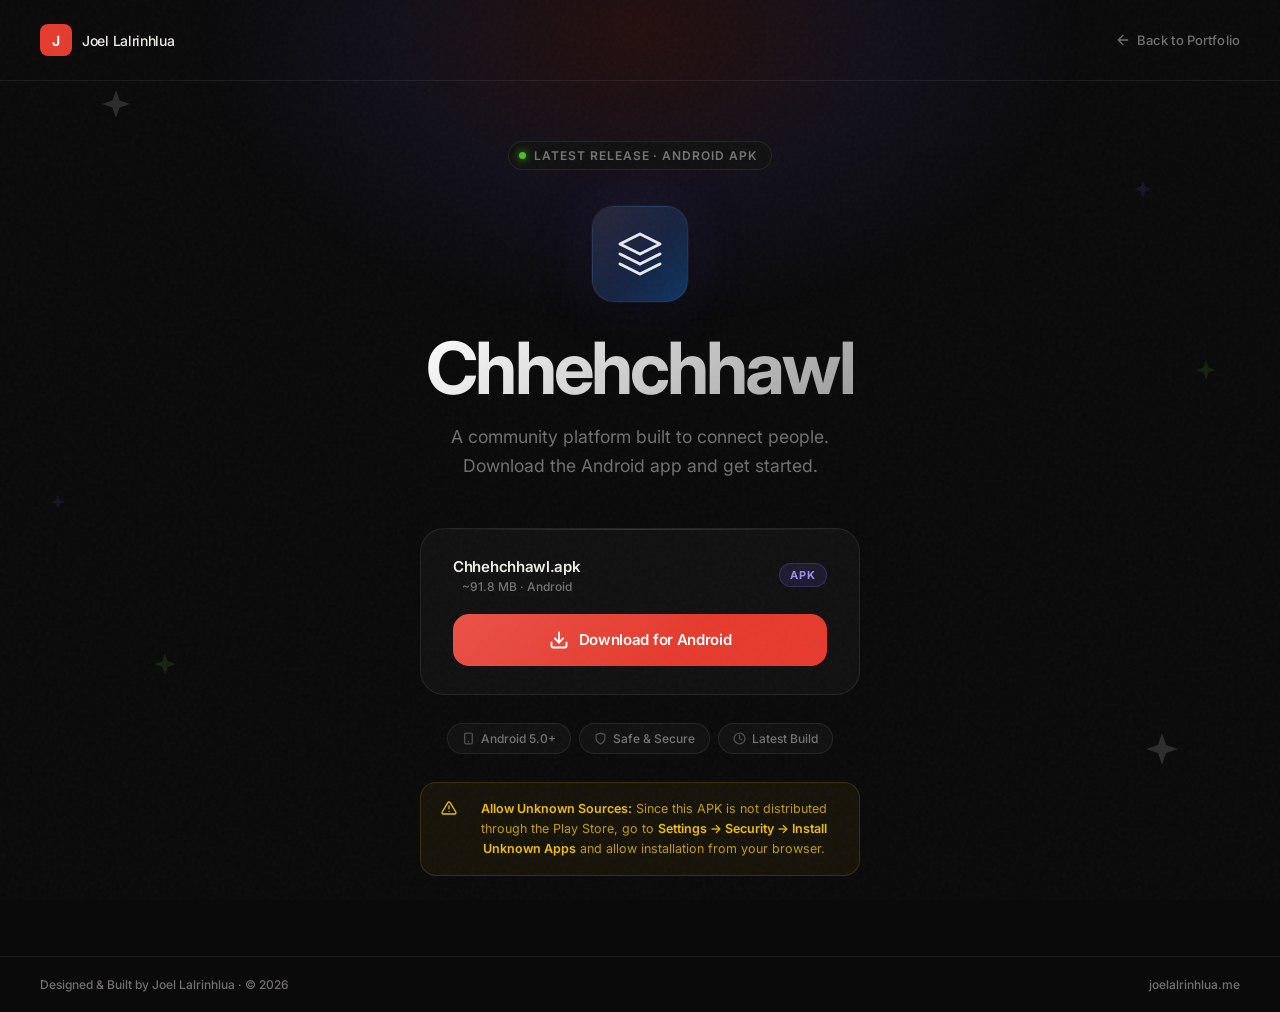
==== download-chhehchhawl/index.html @ a1a8b804 "feat: add Chhehchhawl APK download page at /download-chhehchhawl" ====
<!doctype html>
<html lang="en">

<head>
  <meta charset="utf-8" />
  <title>Download Chhehchhawl — Joel Lalrinhlua</title>
  <meta name="description"
    content="Download Chhehchhawl, a community app built by Joel Lalrinhlua. Get the latest Android APK." />
  <meta name="viewport" content="width=device-width, initial-scale=1.0" />
  <meta name="theme-color" content="#0a0a0a" />

  <!-- Open Graph -->
  <meta property="og:title" content="Download Chhehchhawl" />
  <meta property="og:description" content="Download the Chhehchhawl Android app — built by Joel Lalrinhlua." />
  <meta property="og:type" content="website" />
  <meta property="og:url" content="https://joelalrinhlua.me/download-chhehchhawl" />

  <!-- Fonts — match portfolio -->
  <link rel="preconnect" href="https://fonts.googleapis.com" />
  <link rel="preconnect" href="https://fonts.gstatic.com" crossorigin />
  <link href="https://fonts.googleapis.com/css2?family=Inter:wght@300;400;500;600;700&display=swap" rel="stylesheet" />

  <style>
    /* ===== DESIGN TOKENS ===== */
    :root {
      --color-bg: #0a0a0a;
      --color-surface: #111111;
      --color-surface-2: #181818;
      --color-border: rgba(255, 255, 255, 0.08);
      --color-text: #f0ede8;
      --color-text-muted: rgba(240, 237, 232, 0.45);
      --color-accent: #e63b2e;
      --color-accent-glow: rgba(230, 59, 46, 0.25);
      --color-green: #53bc28;
      --color-purple: #6958d5;
      --font-sans: 'Inter', system-ui, sans-serif;
      --radius-sm: 8px;
      --radius-md: 16px;
      --radius-lg: 24px;
      --radius-pill: 999px;
      --ease-out: cubic-bezier(0.16, 1, 0.3, 1);
      --ease-in-out: cubic-bezier(0.45, 0, 0.55, 1);
    }

    /* ===== RESET ===== */
    *, *::before, *::after { box-sizing: border-box; margin: 0; padding: 0; }

    html {
      font-size: 16px;
      scroll-behavior: smooth;
    }

    body {
      background: var(--color-bg);
      color: var(--color-text);
      font-family: var(--font-sans);
      min-height: 100dvh;
      overflow-x: hidden;
      -webkit-font-smoothing: antialiased;
    }

    /* ===== NOISE OVERLAY ===== */
    body::before {
      content: '';
      position: fixed;
      inset: 0;
      background-image: url("data:image/svg+xml,%3Csvg viewBox='0 0 256 256' xmlns='http://www.w3.org/2000/svg'%3E%3Cfilter id='noise'%3E%3CfeTurbulence type='fractalNoise' baseFrequency='0.9' numOctaves='4' stitchTiles='stitch'/%3E%3C/filter%3E%3Crect width='100%25' height='100%25' filter='url(%23noise)' opacity='1'/%3E%3C/svg%3E");
      opacity: 0.03;
      pointer-events: none;
      z-index: 1000;
    }

    /* ===== AMBIENT GRADIENT ===== */
    .ambient {
      position: fixed;
      top: -30%;
      left: 50%;
      transform: translateX(-50%);
      width: 900px;
      height: 600px;
      background: radial-gradient(ellipse at center,
        rgba(230, 59, 46, 0.12) 0%,
        rgba(105, 88, 213, 0.08) 40%,
        transparent 70%);
      pointer-events: none;
      z-index: 0;
    }

    /* ===== LAYOUT ===== */
    .page {
      position: relative;
      z-index: 1;
      min-height: 100dvh;
      display: flex;
      flex-direction: column;
    }

    /* ===== NAV ===== */
    .nav {
      display: flex;
      align-items: center;
      justify-content: space-between;
      padding: 24px 40px;
      border-bottom: 1px solid var(--color-border);
    }

    .nav__logo {
      display: flex;
      align-items: center;
      gap: 10px;
      text-decoration: none;
      color: var(--color-text);
    }

    .nav__logo-mark {
      width: 32px;
      height: 32px;
      background: var(--color-accent);
      border-radius: 8px;
      display: grid;
      place-items: center;
      font-weight: 700;
      font-size: 14px;
      color: #fff;
      letter-spacing: -0.5px;
      flex-shrink: 0;
    }

    .nav__logo-text {
      font-size: 14px;
      font-weight: 500;
      letter-spacing: -0.3px;
    }

    .nav__back {
      display: flex;
      align-items: center;
      gap: 6px;
      color: var(--color-text-muted);
      text-decoration: none;
      font-size: 13px;
      font-weight: 500;
      transition: color 0.2s ease;
      letter-spacing: 0.01em;
    }

    .nav__back:hover { color: var(--color-text); }

    .nav__back svg {
      transition: transform 0.2s var(--ease-out);
    }

    .nav__back:hover svg {
      transform: translateX(-3px);
    }

    /* ===== HERO ===== */
    .hero {
      flex: 1;
      display: flex;
      flex-direction: column;
      align-items: center;
      justify-content: center;
      padding: 60px 24px 80px;
      text-align: center;
    }

    /* Label badge */
    .hero__badge {
      display: inline-flex;
      align-items: center;
      gap: 8px;
      background: var(--color-surface);
      border: 1px solid var(--color-border);
      border-radius: var(--radius-pill);
      padding: 6px 14px 6px 10px;
      font-size: 12px;
      font-weight: 600;
      letter-spacing: 0.08em;
      text-transform: uppercase;
      color: var(--color-text-muted);
      margin-bottom: 36px;
      animation: fadeUp 0.6s var(--ease-out) 0.1s both;
    }

    .hero__badge-dot {
      width: 7px;
      height: 7px;
      border-radius: 50%;
      background: var(--color-green);
      box-shadow: 0 0 8px var(--color-green);
      animation: pulse 2s infinite;
    }

    /* App icon */
    .hero__icon {
      width: 96px;
      height: 96px;
      border-radius: 22px;
      background: linear-gradient(135deg, #1a1a2e 0%, #16213e 50%, #0f3460 100%);
      border: 1px solid var(--color-border);
      display: flex;
      align-items: center;
      justify-content: center;
      margin: 0 auto 28px;
      box-shadow:
        0 0 0 1px rgba(255,255,255,0.04),
        0 8px 32px rgba(0,0,0,0.5),
        0 0 60px rgba(105, 88, 213, 0.2);
      animation: fadeUp 0.6s var(--ease-out) 0.2s both;
      position: relative;
      overflow: hidden;
    }

    .hero__icon::before {
      content: '';
      position: absolute;
      inset: 0;
      background: linear-gradient(135deg, rgba(255,255,255,0.06) 0%, transparent 60%);
      border-radius: inherit;
    }

    .hero__icon svg {
      position: relative;
      z-index: 1;
    }

    .hero__title {
      font-size: clamp(2.5rem, 6vw, 4.5rem);
      font-weight: 700;
      letter-spacing: -0.04em;
      line-height: 1.05;
      margin-bottom: 16px;
      animation: fadeUp 0.6s var(--ease-out) 0.3s both;
    }

    .hero__title span {
      background: linear-gradient(135deg, #ffffff 0%, rgba(255,255,255,0.6) 100%);
      -webkit-background-clip: text;
      -webkit-text-fill-color: transparent;
      background-clip: text;
    }

    .hero__subtitle {
      font-size: clamp(0.95rem, 2vw, 1.1rem);
      color: var(--color-text-muted);
      max-width: 420px;
      line-height: 1.65;
      margin-bottom: 48px;
      font-weight: 400;
      animation: fadeUp 0.6s var(--ease-out) 0.4s both;
    }

    /* ===== DOWNLOAD CARD ===== */
    .download-card {
      background: var(--color-surface);
      border: 1px solid var(--color-border);
      border-radius: var(--radius-lg);
      padding: 28px 32px;
      width: 100%;
      max-width: 440px;
      margin-bottom: 28px;
      animation: fadeUp 0.6s var(--ease-out) 0.5s both;
      position: relative;
      overflow: hidden;
    }

    .download-card::before {
      content: '';
      position: absolute;
      top: 0;
      left: 0;
      right: 0;
      height: 1px;
      background: linear-gradient(90deg, transparent, rgba(255,255,255,0.15), transparent);
    }

    .download-card__meta {
      display: flex;
      align-items: center;
      justify-content: space-between;
      margin-bottom: 20px;
    }

    .download-card__info {
      display: flex;
      flex-direction: column;
      gap: 3px;
    }

    .download-card__name {
      font-size: 15px;
      font-weight: 600;
      color: var(--color-text);
      letter-spacing: -0.02em;
    }

    .download-card__size {
      font-size: 12px;
      color: var(--color-text-muted);
      font-weight: 500;
    }

    .download-card__type-badge {
      background: rgba(105, 88, 213, 0.15);
      border: 1px solid rgba(105, 88, 213, 0.3);
      color: #9b8ef0;
      font-size: 11px;
      font-weight: 700;
      letter-spacing: 0.08em;
      text-transform: uppercase;
      padding: 4px 10px;
      border-radius: var(--radius-pill);
    }

    /* Download button */
    .btn-download {
      display: flex;
      align-items: center;
      justify-content: center;
      gap: 10px;
      width: 100%;
      padding: 16px 24px;
      background: var(--color-accent);
      color: #fff;
      border: none;
      border-radius: var(--radius-md);
      font-size: 15px;
      font-weight: 600;
      font-family: var(--font-sans);
      letter-spacing: -0.02em;
      cursor: pointer;
      text-decoration: none;
      transition:
        transform 0.2s var(--ease-out),
        box-shadow 0.2s var(--ease-out),
        background 0.2s ease;
      position: relative;
      overflow: hidden;
    }

    .btn-download::before {
      content: '';
      position: absolute;
      inset: 0;
      background: linear-gradient(135deg, rgba(255,255,255,0.12) 0%, transparent 60%);
      opacity: 1;
    }

    .btn-download:hover {
      transform: translateY(-2px);
      box-shadow: 0 12px 40px var(--color-accent-glow), 0 4px 12px rgba(0,0,0,0.4);
      background: #d4342a;
    }

    .btn-download:active {
      transform: translateY(0);
    }

    .btn-download svg {
      position: relative;
      z-index: 1;
      transition: transform 0.2s var(--ease-out);
    }

    .btn-download:hover svg {
      transform: translateY(2px);
    }

    .btn-download__text {
      position: relative;
      z-index: 1;
    }

    /* ===== INFO CHIPS ===== */
    .info-chips {
      display: flex;
      flex-wrap: wrap;
      justify-content: center;
      gap: 8px;
      animation: fadeUp 0.6s var(--ease-out) 0.6s both;
      max-width: 440px;
    }

    .chip {
      display: flex;
      align-items: center;
      gap: 6px;
      background: var(--color-surface);
      border: 1px solid var(--color-border);
      border-radius: var(--radius-pill);
      padding: 7px 14px;
      font-size: 12px;
      color: var(--color-text-muted);
      font-weight: 500;
    }

    .chip svg {
      opacity: 0.6;
      flex-shrink: 0;
    }

    /* ===== WARNING NOTE ===== */
    .install-note {
      margin-top: 28px;
      background: rgba(255, 200, 0, 0.05);
      border: 1px solid rgba(255, 200, 0, 0.15);
      border-radius: var(--radius-md);
      padding: 16px 20px;
      width: 100%;
      max-width: 440px;
      display: flex;
      gap: 12px;
      align-items: flex-start;
      animation: fadeUp 0.6s var(--ease-out) 0.7s both;
    }

    .install-note svg {
      color: #f0c000;
      flex-shrink: 0;
      margin-top: 1px;
    }

    .install-note p {
      font-size: 12.5px;
      color: rgba(240, 192, 0, 0.8);
      line-height: 1.6;
    }

    .install-note strong {
      color: #f0c000;
      font-weight: 600;
    }

    /* ===== FOOTER ===== */
    .foot {
      border-top: 1px solid var(--color-border);
      padding: 20px 40px;
      display: flex;
      align-items: center;
      justify-content: space-between;
      flex-wrap: wrap;
      gap: 8px;
    }

    .foot__text {
      font-size: 12px;
      color: var(--color-text-muted);
      font-weight: 500;
    }

    .foot__link {
      color: var(--color-text-muted);
      text-decoration: none;
      font-size: 12px;
      font-weight: 500;
      transition: color 0.2s;
    }

    .foot__link:hover { color: var(--color-text); }

    /* ===== SPARKLE DECORATIONS ===== */
    .sparkles {
      position: fixed;
      inset: 0;
      pointer-events: none;
      z-index: 0;
    }

    .sparkle {
      position: absolute;
      opacity: 0.15;
      animation: spinSlow linear infinite;
    }

    .sparkle--1 { top: 10%; left: 8%;  width: 28px; animation-duration: 20s; }
    .sparkle--2 { top: 20%; right: 10%; width: 18px; animation-duration: 28s; animation-direction: reverse; }
    .sparkle--3 { bottom: 25%; left: 12%; width: 22px; animation-duration: 24s; }
    .sparkle--4 { bottom: 15%; right: 8%; width: 32px; animation-duration: 18s; animation-direction: reverse; }
    .sparkle--5 { top: 55%; left: 4%;  width: 14px; animation-duration: 32s; }
    .sparkle--6 { top: 40%; right: 5%; width: 20px; animation-duration: 22s; animation-direction: reverse; }

    /* ===== ANIMATIONS ===== */
    @keyframes fadeUp {
      from { opacity: 0; transform: translateY(20px); }
      to   { opacity: 1; transform: translateY(0); }
    }

    @keyframes pulse {
      0%, 100% { opacity: 1; box-shadow: 0 0 8px var(--color-green); }
      50%       { opacity: 0.6; box-shadow: 0 0 16px var(--color-green); }
    }

    @keyframes spinSlow {
      from { transform: rotate(0deg); }
      to   { transform: rotate(360deg); }
    }

    /* ===== RESPONSIVE ===== */
    @media (max-width: 600px) {
      .nav { padding: 18px 20px; }
      .foot { padding: 16px 20px; }
      .download-card { padding: 22px 20px; }
      .hero { padding: 48px 20px 64px; }
    }
  </style>
</head>

<body>
  <!-- Ambient Glow -->
  <div class="ambient" aria-hidden="true"></div>

  <!-- Sparkle decorations -->
  <div class="sparkles" aria-hidden="true">
    <svg class="sparkle sparkle--1" viewBox="0 0 32 32"><path d="M16 0L20 12L32 16L20 20L16 32L12 20L0 16L12 12L16 0Z" fill="currentColor"/></svg>
    <svg class="sparkle sparkle--2" viewBox="0 0 32 32"><path d="M16 0L20 12L32 16L20 20L16 32L12 20L0 16L12 12L16 0Z" fill="#6958d5"/></svg>
    <svg class="sparkle sparkle--3" viewBox="0 0 32 32"><path d="M16 0L20 12L32 16L20 20L16 32L12 20L0 16L12 12L16 0Z" fill="#53bc28"/></svg>
    <svg class="sparkle sparkle--4" viewBox="0 0 32 32"><path d="M16 0L20 12L32 16L20 20L16 32L12 20L0 16L12 12L16 0Z" fill="currentColor"/></svg>
    <svg class="sparkle sparkle--5" viewBox="0 0 32 32"><path d="M16 0L20 12L32 16L20 20L16 32L12 20L0 16L12 12L16 0Z" fill="#6958d5"/></svg>
    <svg class="sparkle sparkle--6" viewBox="0 0 32 32"><path d="M16 0L20 12L32 16L20 20L16 32L12 20L0 16L12 12L16 0Z" fill="#53bc28"/></svg>
  </div>

  <div class="page">
    <!-- Nav -->
    <nav class="nav">
      <a href="/" class="nav__logo" aria-label="Joel Lalrinhlua — Home">
        <div class="nav__logo-mark">J</div>
        <span class="nav__logo-text">Joel Lalrinhlua</span>
      </a>
      <a href="/" class="nav__back">
        <svg width="16" height="16" viewBox="0 0 24 24" fill="none" stroke="currentColor" stroke-width="2" stroke-linecap="round" stroke-linejoin="round">
          <path d="M19 12H5M12 5l-7 7 7 7"/>
        </svg>
        Back to Portfolio
      </a>
    </nav>

    <!-- Hero -->
    <main class="hero">

      <!-- Live badge -->
      <div class="hero__badge">
        <span class="hero__badge-dot"></span>
        Latest Release · Android APK
      </div>

      <!-- App icon -->
      <div class="hero__icon" aria-hidden="true">
        <svg width="48" height="48" viewBox="0 0 24 24" fill="none" stroke="rgba(255,255,255,0.9)" stroke-width="1.5" stroke-linecap="round" stroke-linejoin="round">
          <path d="M12 2L2 7l10 5 10-5-10-5z"/>
          <path d="M2 17l10 5 10-5"/>
          <path d="M2 12l10 5 10-5"/>
        </svg>
      </div>

      <!-- Heading -->
      <h1 class="hero__title">
        <span>Chhehchhawl</span>
      </h1>

      <p class="hero__subtitle">
        A community platform built to connect people. Download the Android app and get started.
      </p>

      <!-- Download card -->
      <div class="download-card">
        <div class="download-card__meta">
          <div class="download-card__info">
            <span class="download-card__name">Chhehchhawl.apk</span>
            <span class="download-card__size">~91.8 MB · Android</span>
          </div>
          <span class="download-card__type-badge">APK</span>
        </div>

        <a
          id="download-btn"
          class="btn-download"
          href="/application-3212dcbb-97ae-4223-88dc-bb1a2adb2308.apk"
          download="Chhehchhawl.apk"
          aria-label="Download Chhehchhawl APK"
        >
          <svg width="20" height="20" viewBox="0 0 24 24" fill="none" stroke="currentColor" stroke-width="2.2" stroke-linecap="round" stroke-linejoin="round">
            <path d="M21 15v4a2 2 0 0 1-2 2H5a2 2 0 0 1-2-2v-4"/>
            <polyline points="7 10 12 15 17 10"/>
            <line x1="12" y1="15" x2="12" y2="3"/>
          </svg>
          <span class="btn-download__text">Download for Android</span>
        </a>
      </div>

      <!-- Chips -->
      <div class="info-chips">
        <div class="chip">
          <svg width="13" height="13" viewBox="0 0 24 24" fill="none" stroke="currentColor" stroke-width="2.5" stroke-linecap="round" stroke-linejoin="round">
            <rect x="5" y="2" width="14" height="20" rx="2" ry="2"/>
            <line x1="12" y1="18" x2="12.01" y2="18"/>
          </svg>
          Android 5.0+
        </div>
        <div class="chip">
          <svg width="13" height="13" viewBox="0 0 24 24" fill="none" stroke="currentColor" stroke-width="2.5" stroke-linecap="round" stroke-linejoin="round">
            <path d="M12 22s8-4 8-10V5l-8-3-8 3v7c0 6 8 10 8 10z"/>
          </svg>
          Safe &amp; Secure
        </div>
        <div class="chip">
          <svg width="13" height="13" viewBox="0 0 24 24" fill="none" stroke="currentColor" stroke-width="2.5" stroke-linecap="round" stroke-linejoin="round">
            <circle cx="12" cy="12" r="10"/>
            <polyline points="12 6 12 12 16 14"/>
          </svg>
          Latest Build
        </div>
      </div>

      <!-- Install note -->
      <div class="install-note" role="note">
        <svg width="16" height="16" viewBox="0 0 24 24" fill="none" stroke="currentColor" stroke-width="2" stroke-linecap="round" stroke-linejoin="round">
          <path d="M10.29 3.86L1.82 18a2 2 0 0 0 1.71 3h16.94a2 2 0 0 0 1.71-3L13.71 3.86a2 2 0 0 0-3.42 0z"/>
          <line x1="12" y1="9" x2="12" y2="13"/>
          <line x1="12" y1="17" x2="12.01" y2="17"/>
        </svg>
        <p>
          <strong>Allow Unknown Sources:</strong> Since this APK is not distributed through the Play Store, go to
          <strong>Settings → Security → Install Unknown Apps</strong> and allow installation from your browser.
        </p>
      </div>

    </main>

    <!-- Footer -->
    <footer class="foot">
      <span class="foot__text">Designed &amp; Built by Joel Lalrinhlua · © 2026</span>
      <a href="/" class="foot__link">joelalrinhlua.me</a>
    </footer>
  </div>

  <script>
    // Animate download button on click
    const btn = document.getElementById('download-btn');
    if (btn) {
      btn.addEventListener('click', () => {
        btn.style.transform = 'scale(0.97)';
        setTimeout(() => { btn.style.transform = ''; }, 150);
      });
    }
  </script>
</body>

</html>
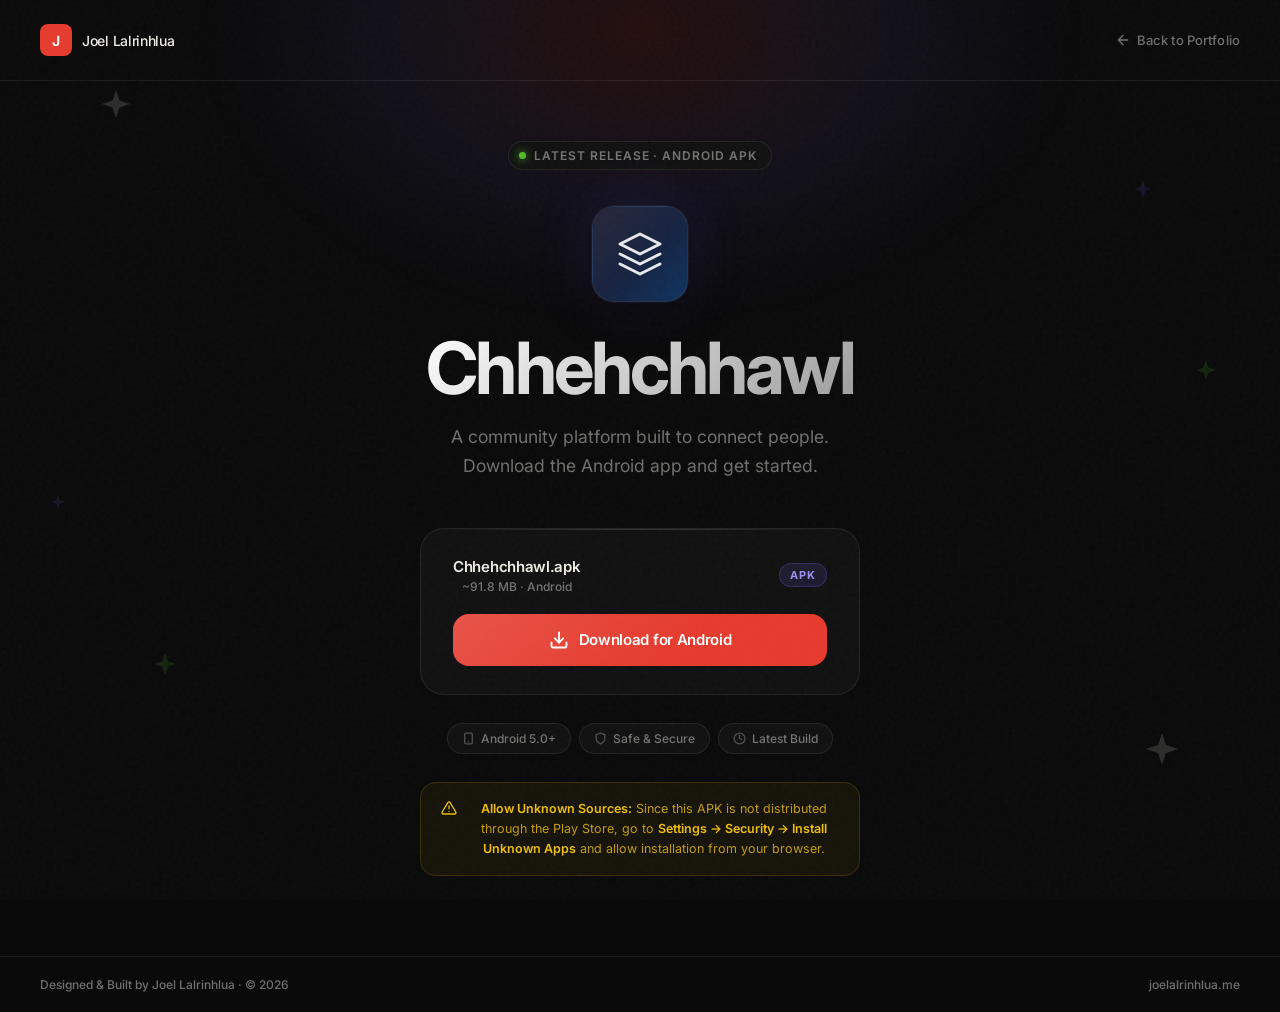
==== commit d0e6f6db: "feat: add analytics tracking + private dashboard" ====
--- a/download-chhehchhawl/index.html
+++ b/download-chhehchhawl/index.html
@@ -635,10 +635,37 @@
   </div>
 
   <script>
-    // Animate download button on click
+    const SUPA_URL = 'https://ztkzofjklpzrzskxacll.supabase.co/rest/v1/site_analytics';
+    const SUPA_KEY = 'sb_publishable_uunVH0MPwzPTKBek4kK5NQ_LULAfOyB';
+
+    function trackEvent(type) {
+      try {
+        fetch(SUPA_URL, {
+          method: 'POST',
+          headers: {
+            'Content-Type': 'application/json',
+            'apikey': SUPA_KEY,
+            'Authorization': 'Bearer ' + SUPA_KEY,
+            'Prefer': 'return=minimal'
+          },
+          body: JSON.stringify({
+            event_type: type,
+            page: '/download-chhehchhawl',
+            referrer: document.referrer || null,
+            user_agent: navigator.userAgent || null
+          })
+        });
+      } catch (e) { /* silent fail */ }
+    }
+
+    // Track page view
+    trackEvent('page_view');
+
+    // Track download click + button animation
     const btn = document.getElementById('download-btn');
     if (btn) {
       btn.addEventListener('click', () => {
+        trackEvent('download_click');
         btn.style.transform = 'scale(0.97)';
         setTimeout(() => { btn.style.transform = ''; }, 150);
       });
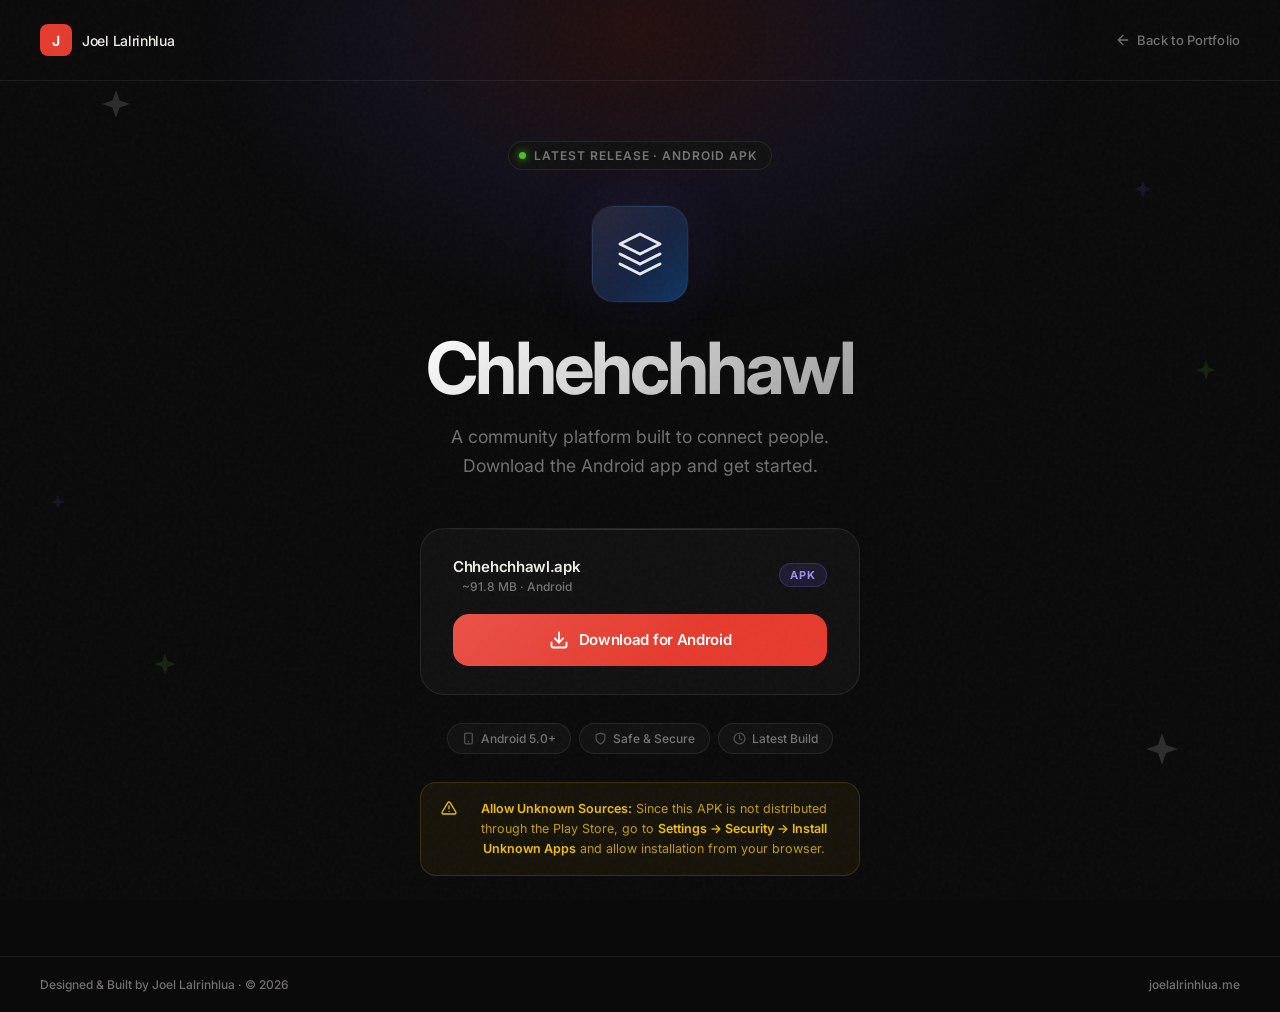
==== commit 7eb08cd8: "feat: add geo/device/browser tracking + updated analytics dashboard" ====
--- a/download-chhehchhawl/index.html
+++ b/download-chhehchhawl/index.html
@@ -638,7 +638,24 @@
     const SUPA_URL = 'https://ztkzofjklpzrzskxacll.supabase.co/rest/v1/site_analytics';
     const SUPA_KEY = 'sb_publishable_uunVH0MPwzPTKBek4kK5NQ_LULAfOyB';
 
-    function trackEvent(type) {
+    function detectDevice() {
+      const ua = navigator.userAgent;
+      if (/tablet|ipad|playbook|silk/i.test(ua)) return 'Tablet';
+      if (/mobile|iphone|ipod|android|blackberry|mini|windows\sce|palm/i.test(ua)) return 'Mobile';
+      return 'Desktop';
+    }
+
+    function detectBrowser() {
+      const ua = navigator.userAgent;
+      if (ua.includes('Edg/'))    return 'Edge';
+      if (ua.includes('OPR/') || ua.includes('Opera')) return 'Opera';
+      if (ua.includes('Chrome/')) return 'Chrome';
+      if (ua.includes('Firefox/'))return 'Firefox';
+      if (ua.includes('Safari/')) return 'Safari';
+      return 'Other';
+    }
+
+    function sendEvent(type, geo) {
       try {
         fetch(SUPA_URL, {
           method: 'POST',
@@ -652,20 +669,30 @@
             event_type: type,
             page: '/download-chhehchhawl',
             referrer: document.referrer || null,
-            user_agent: navigator.userAgent || null
+            user_agent: navigator.userAgent || null,
+            country: geo.country_name || null,
+            country_code: geo.country_code || null,
+            city: geo.city || null,
+            region: geo.region || null,
+            device_type: detectDevice(),
+            browser: detectBrowser()
           })
         });
       } catch (e) { /* silent fail */ }
     }
 
-    // Track page view
-    trackEvent('page_view');
+    // Fetch geo once, then track page view
+    let geoCache = {};
+    fetch('https://ipapi.co/json/')
+      .then(r => r.json())
+      .then(geo => { geoCache = geo; sendEvent('page_view', geo); })
+      .catch(() => sendEvent('page_view', {}));
 
     // Track download click + button animation
     const btn = document.getElementById('download-btn');
     if (btn) {
       btn.addEventListener('click', () => {
-        trackEvent('download_click');
+        sendEvent('download_click', geoCache);
         btn.style.transform = 'scale(0.97)';
         setTimeout(() => { btn.style.transform = ''; }, 150);
       });
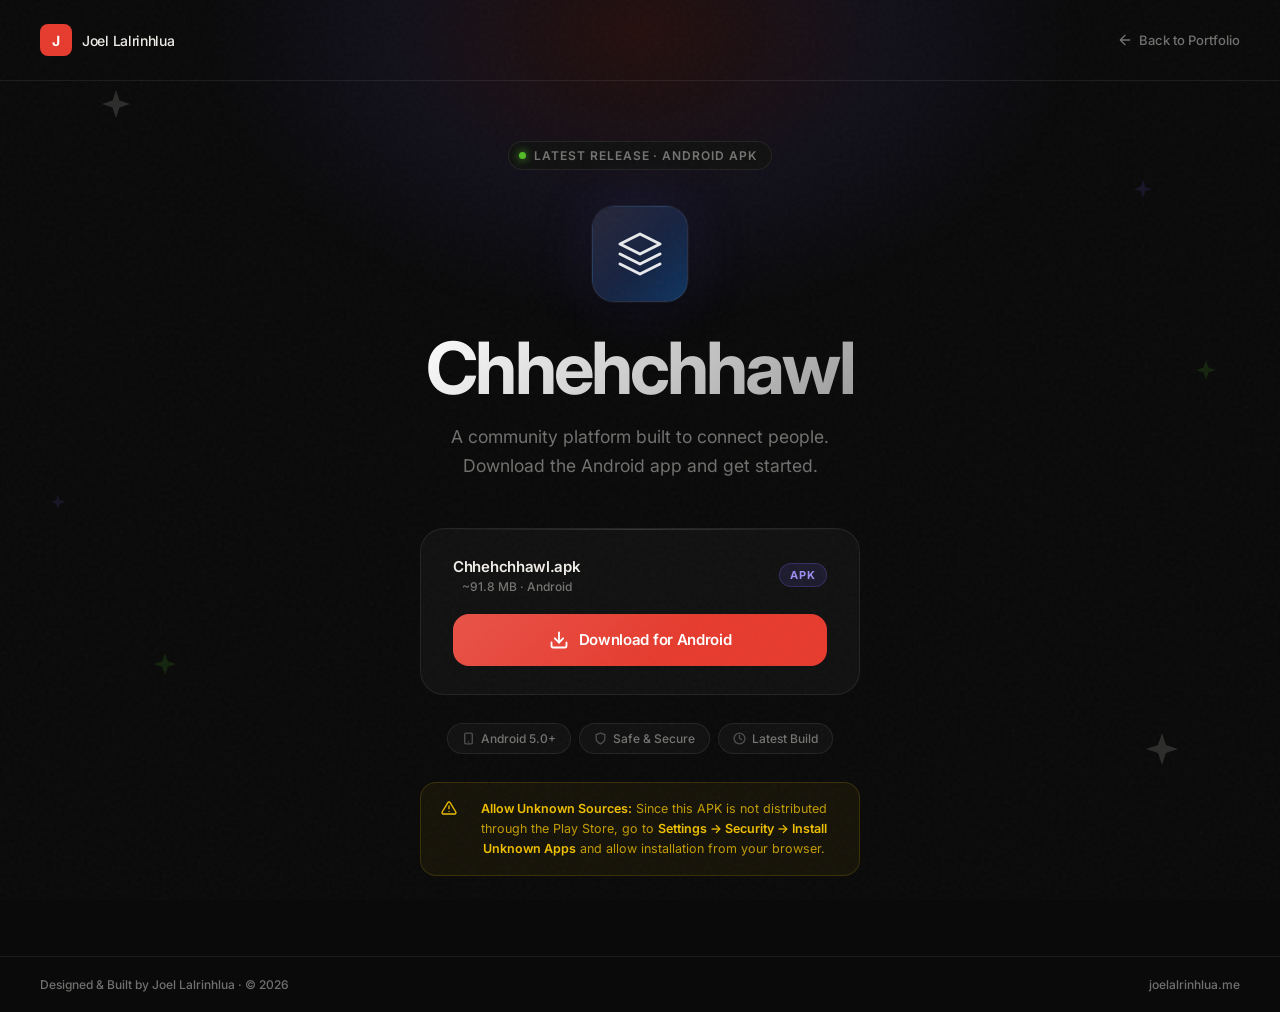
==== commit 4625a73c: "Improve download analytics tracking and optimize stats dashboard UI" ====
--- a/download-chhehchhawl/index.html
+++ b/download-chhehchhawl/index.html
@@ -8,20 +8,14 @@
     content="Download Chhehchhawl, a community app built by Joel Lalrinhlua. Get the latest Android APK." />
   <meta name="viewport" content="width=device-width, initial-scale=1.0" />
   <meta name="theme-color" content="#0a0a0a" />
-
-  <!-- Open Graph -->
   <meta property="og:title" content="Download Chhehchhawl" />
   <meta property="og:description" content="Download the Chhehchhawl Android app — built by Joel Lalrinhlua." />
   <meta property="og:type" content="website" />
   <meta property="og:url" content="https://joelalrinhlua.me/download-chhehchhawl" />
-
-  <!-- Fonts — match portfolio -->
   <link rel="preconnect" href="https://fonts.googleapis.com" />
   <link rel="preconnect" href="https://fonts.gstatic.com" crossorigin />
   <link href="https://fonts.googleapis.com/css2?family=Inter:wght@300;400;500;600;700&display=swap" rel="stylesheet" />
-
   <style>
-    /* ===== DESIGN TOKENS ===== */
     :root {
       --color-bg: #0a0a0a;
       --color-surface: #111111;
@@ -39,15 +33,19 @@
       --radius-lg: 24px;
       --radius-pill: 999px;
       --ease-out: cubic-bezier(0.16, 1, 0.3, 1);
-      --ease-in-out: cubic-bezier(0.45, 0, 0.55, 1);
-    }
-
-    /* ===== RESET ===== */
-    *, *::before, *::after { box-sizing: border-box; margin: 0; padding: 0; }
+    }
+
+    *,
+    *::before,
+    *::after {
+      box-sizing: border-box;
+      margin: 0;
+      padding: 0
+    }
 
     html {
       font-size: 16px;
-      scroll-behavior: smooth;
+      scroll-behavior: smooth
     }
 
     body {
@@ -56,10 +54,9 @@
       font-family: var(--font-sans);
       min-height: 100dvh;
       overflow-x: hidden;
-      -webkit-font-smoothing: antialiased;
-    }
-
-    /* ===== NOISE OVERLAY ===== */
+      -webkit-font-smoothing: antialiased
+    }
+
     body::before {
       content: '';
       position: fixed;
@@ -67,10 +64,9 @@
       background-image: url("data:image/svg+xml,%3Csvg viewBox='0 0 256 256' xmlns='http://www.w3.org/2000/svg'%3E%3Cfilter id='noise'%3E%3CfeTurbulence type='fractalNoise' baseFrequency='0.9' numOctaves='4' stitchTiles='stitch'/%3E%3C/filter%3E%3Crect width='100%25' height='100%25' filter='url(%23noise)' opacity='1'/%3E%3C/svg%3E");
       opacity: 0.03;
       pointer-events: none;
-      z-index: 1000;
-    }
-
-    /* ===== AMBIENT GRADIENT ===== */
+      z-index: 1000
+    }
+
     .ambient {
       position: fixed;
       top: -30%;
@@ -78,30 +74,25 @@
       transform: translateX(-50%);
       width: 900px;
       height: 600px;
-      background: radial-gradient(ellipse at center,
-        rgba(230, 59, 46, 0.12) 0%,
-        rgba(105, 88, 213, 0.08) 40%,
-        transparent 70%);
+      background: radial-gradient(ellipse at center, rgba(230, 59, 46, 0.12) 0%, rgba(105, 88, 213, 0.08) 40%, transparent 70%);
       pointer-events: none;
-      z-index: 0;
-    }
-
-    /* ===== LAYOUT ===== */
+      z-index: 0
+    }
+
     .page {
       position: relative;
       z-index: 1;
       min-height: 100dvh;
       display: flex;
-      flex-direction: column;
-    }
-
-    /* ===== NAV ===== */
+      flex-direction: column
+    }
+
     .nav {
       display: flex;
       align-items: center;
       justify-content: space-between;
       padding: 24px 40px;
-      border-bottom: 1px solid var(--color-border);
+      border-bottom: 1px solid var(--color-border)
     }
 
     .nav__logo {
@@ -109,7 +100,7 @@
       align-items: center;
       gap: 10px;
       text-decoration: none;
-      color: var(--color-text);
+      color: var(--color-text)
     }
 
     .nav__logo-mark {
@@ -123,13 +114,13 @@
       font-size: 14px;
       color: #fff;
       letter-spacing: -0.5px;
-      flex-shrink: 0;
+      flex-shrink: 0
     }
 
     .nav__logo-text {
       font-size: 14px;
       font-weight: 500;
-      letter-spacing: -0.3px;
+      letter-spacing: -0.3px
     }
 
     .nav__back {
@@ -140,21 +131,21 @@
       text-decoration: none;
       font-size: 13px;
       font-weight: 500;
-      transition: color 0.2s ease;
-      letter-spacing: 0.01em;
-    }
-
-    .nav__back:hover { color: var(--color-text); }
+      transition: color 0.2s
+    }
+
+    .nav__back:hover {
+      color: var(--color-text)
+    }
+
+    .nav__back:hover svg {
+      transform: translateX(-3px)
+    }
 
     .nav__back svg {
-      transition: transform 0.2s var(--ease-out);
-    }
-
-    .nav__back:hover svg {
-      transform: translateX(-3px);
-    }
-
-    /* ===== HERO ===== */
+      transition: transform 0.2s var(--ease-out)
+    }
+
     .hero {
       flex: 1;
       display: flex;
@@ -162,10 +153,9 @@
       align-items: center;
       justify-content: center;
       padding: 60px 24px 80px;
-      text-align: center;
-    }
-
-    /* Label badge */
+      text-align: center
+    }
+
     .hero__badge {
       display: inline-flex;
       align-items: center;
@@ -176,11 +166,11 @@
       padding: 6px 14px 6px 10px;
       font-size: 12px;
       font-weight: 600;
-      letter-spacing: 0.08em;
+      letter-spacing: .08em;
       text-transform: uppercase;
       color: var(--color-text-muted);
       margin-bottom: 36px;
-      animation: fadeUp 0.6s var(--ease-out) 0.1s both;
+      animation: fadeUp 0.6s var(--ease-out) 0.1s both
     }
 
     .hero__badge-dot {
@@ -189,10 +179,9 @@
       border-radius: 50%;
       background: var(--color-green);
       box-shadow: 0 0 8px var(--color-green);
-      animation: pulse 2s infinite;
-    }
-
-    /* App icon */
+      animation: pulse 2s infinite
+    }
+
     .hero__icon {
       width: 96px;
       height: 96px;
@@ -203,42 +192,39 @@
       align-items: center;
       justify-content: center;
       margin: 0 auto 28px;
-      box-shadow:
-        0 0 0 1px rgba(255,255,255,0.04),
-        0 8px 32px rgba(0,0,0,0.5),
-        0 0 60px rgba(105, 88, 213, 0.2);
+      box-shadow: 0 0 0 1px rgba(255, 255, 255, 0.04), 0 8px 32px rgba(0, 0, 0, 0.5), 0 0 60px rgba(105, 88, 213, 0.2);
       animation: fadeUp 0.6s var(--ease-out) 0.2s both;
       position: relative;
-      overflow: hidden;
+      overflow: hidden
     }
 
     .hero__icon::before {
       content: '';
       position: absolute;
       inset: 0;
-      background: linear-gradient(135deg, rgba(255,255,255,0.06) 0%, transparent 60%);
-      border-radius: inherit;
+      background: linear-gradient(135deg, rgba(255, 255, 255, 0.06) 0%, transparent 60%);
+      border-radius: inherit
     }
 
     .hero__icon svg {
       position: relative;
-      z-index: 1;
+      z-index: 1
     }
 
     .hero__title {
       font-size: clamp(2.5rem, 6vw, 4.5rem);
       font-weight: 700;
-      letter-spacing: -0.04em;
+      letter-spacing: -.04em;
       line-height: 1.05;
       margin-bottom: 16px;
-      animation: fadeUp 0.6s var(--ease-out) 0.3s both;
+      animation: fadeUp 0.6s var(--ease-out) 0.3s both
     }
 
     .hero__title span {
-      background: linear-gradient(135deg, #ffffff 0%, rgba(255,255,255,0.6) 100%);
+      background: linear-gradient(135deg, #ffffff 0%, rgba(255, 255, 255, 0.6) 100%);
       -webkit-background-clip: text;
       -webkit-text-fill-color: transparent;
-      background-clip: text;
+      background-clip: text
     }
 
     .hero__subtitle {
@@ -248,10 +234,9 @@
       line-height: 1.65;
       margin-bottom: 48px;
       font-weight: 400;
-      animation: fadeUp 0.6s var(--ease-out) 0.4s both;
-    }
-
-    /* ===== DOWNLOAD CARD ===== */
+      animation: fadeUp 0.6s var(--ease-out) 0.4s both
+    }
+
     .download-card {
       background: var(--color-surface);
       border: 1px solid var(--color-border);
@@ -262,7 +247,7 @@
       margin-bottom: 28px;
       animation: fadeUp 0.6s var(--ease-out) 0.5s both;
       position: relative;
-      overflow: hidden;
+      overflow: hidden
     }
 
     .download-card::before {
@@ -272,33 +257,33 @@
       left: 0;
       right: 0;
       height: 1px;
-      background: linear-gradient(90deg, transparent, rgba(255,255,255,0.15), transparent);
+      background: linear-gradient(90deg, transparent, rgba(255, 255, 255, 0.15), transparent)
     }
 
     .download-card__meta {
       display: flex;
       align-items: center;
       justify-content: space-between;
-      margin-bottom: 20px;
+      margin-bottom: 20px
     }
 
     .download-card__info {
       display: flex;
       flex-direction: column;
-      gap: 3px;
+      gap: 3px
     }
 
     .download-card__name {
       font-size: 15px;
       font-weight: 600;
       color: var(--color-text);
-      letter-spacing: -0.02em;
+      letter-spacing: -.02em
     }
 
     .download-card__size {
       font-size: 12px;
       color: var(--color-text-muted);
-      font-weight: 500;
+      font-weight: 500
     }
 
     .download-card__type-badge {
@@ -307,13 +292,12 @@
       color: #9b8ef0;
       font-size: 11px;
       font-weight: 700;
-      letter-spacing: 0.08em;
+      letter-spacing: .08em;
       text-transform: uppercase;
       padding: 4px 10px;
-      border-radius: var(--radius-pill);
-    }
-
-    /* Download button */
+      border-radius: var(--radius-pill)
+    }
+
     .btn-download {
       display: flex;
       align-items: center;
@@ -328,58 +312,53 @@
       font-size: 15px;
       font-weight: 600;
       font-family: var(--font-sans);
-      letter-spacing: -0.02em;
+      letter-spacing: -.02em;
       cursor: pointer;
       text-decoration: none;
-      transition:
-        transform 0.2s var(--ease-out),
-        box-shadow 0.2s var(--ease-out),
-        background 0.2s ease;
+      transition: transform 0.2s var(--ease-out), box-shadow 0.2s var(--ease-out), background 0.2s;
       position: relative;
-      overflow: hidden;
+      overflow: hidden
     }
 
     .btn-download::before {
       content: '';
       position: absolute;
       inset: 0;
-      background: linear-gradient(135deg, rgba(255,255,255,0.12) 0%, transparent 60%);
-      opacity: 1;
+      background: linear-gradient(135deg, rgba(255, 255, 255, 0.12) 0%, transparent 60%);
+      opacity: 1
     }
 
     .btn-download:hover {
       transform: translateY(-2px);
-      box-shadow: 0 12px 40px var(--color-accent-glow), 0 4px 12px rgba(0,0,0,0.4);
-      background: #d4342a;
+      box-shadow: 0 12px 40px var(--color-accent-glow), 0 4px 12px rgba(0, 0, 0, 0.4);
+      background: #d4342a
     }
 
     .btn-download:active {
-      transform: translateY(0);
-    }
-
-    .btn-download svg {
-      position: relative;
-      z-index: 1;
-      transition: transform 0.2s var(--ease-out);
-    }
-
-    .btn-download:hover svg {
-      transform: translateY(2px);
-    }
-
+      transform: translateY(0)
+    }
+
+    .btn-download svg,
     .btn-download__text {
       position: relative;
-      z-index: 1;
-    }
-
-    /* ===== INFO CHIPS ===== */
+      z-index: 1
+    }
+
+    .btn-download:hover svg {
+      transform: translateY(2px)
+    }
+
+    .btn-download svg {
+      transition: transform 0.2s var(--ease-out)
+    }
+
     .info-chips {
       display: flex;
       flex-wrap: wrap;
       justify-content: center;
       gap: 8px;
       animation: fadeUp 0.6s var(--ease-out) 0.6s both;
-      max-width: 440px;
+      max-width: 440px
     }
 
     .chip {
@@ -392,15 +371,14 @@
       padding: 7px 14px;
       font-size: 12px;
       color: var(--color-text-muted);
-      font-weight: 500;
+      font-weight: 500
     }
 
     .chip svg {
       opacity: 0.6;
-      flex-shrink: 0;
-    }
-
-    /* ===== WARNING NOTE ===== */
+      flex-shrink: 0
+    }
+
     .install-note {
       margin-top: 28px;
       background: rgba(255, 200, 0, 0.05);
@@ -412,27 +390,26 @@
       display: flex;
       gap: 12px;
       align-items: flex-start;
-      animation: fadeUp 0.6s var(--ease-out) 0.7s both;
+      animation: fadeUp 0.6s var(--ease-out) 0.7s both
     }
 
     .install-note svg {
       color: #f0c000;
       flex-shrink: 0;
-      margin-top: 1px;
+      margin-top: 1px
     }
 
     .install-note p {
       font-size: 12.5px;
       color: rgba(240, 192, 0, 0.8);
-      line-height: 1.6;
+      line-height: 1.6
     }
 
     .install-note strong {
       color: #f0c000;
-      font-weight: 600;
-    }
-
-    /* ===== FOOTER ===== */
+      font-weight: 600
+    }
+
     .foot {
       border-top: 1px solid var(--color-border);
       padding: 20px 40px;
@@ -440,13 +417,13 @@
       align-items: center;
       justify-content: space-between;
       flex-wrap: wrap;
-      gap: 8px;
+      gap: 8px
     }
 
     .foot__text {
       font-size: 12px;
       color: var(--color-text-muted);
-      font-weight: 500;
+      font-weight: 500
     }
 
     .foot__link {
@@ -454,115 +431,176 @@
       text-decoration: none;
       font-size: 12px;
       font-weight: 500;
-      transition: color 0.2s;
-    }
-
-    .foot__link:hover { color: var(--color-text); }
-
-    /* ===== SPARKLE DECORATIONS ===== */
+      transition: color 0.2s
+    }
+
+    .foot__link:hover {
+      color: var(--color-text)
+    }
+
     .sparkles {
       position: fixed;
       inset: 0;
       pointer-events: none;
-      z-index: 0;
+      z-index: 0
     }
 
     .sparkle {
       position: absolute;
       opacity: 0.15;
-      animation: spinSlow linear infinite;
-    }
-
-    .sparkle--1 { top: 10%; left: 8%;  width: 28px; animation-duration: 20s; }
-    .sparkle--2 { top: 20%; right: 10%; width: 18px; animation-duration: 28s; animation-direction: reverse; }
-    .sparkle--3 { bottom: 25%; left: 12%; width: 22px; animation-duration: 24s; }
-    .sparkle--4 { bottom: 15%; right: 8%; width: 32px; animation-duration: 18s; animation-direction: reverse; }
-    .sparkle--5 { top: 55%; left: 4%;  width: 14px; animation-duration: 32s; }
-    .sparkle--6 { top: 40%; right: 5%; width: 20px; animation-duration: 22s; animation-direction: reverse; }
-
-    /* ===== ANIMATIONS ===== */
+      animation: spinSlow linear infinite
+    }
+
+    .sparkle--1 {
+      top: 10%;
+      left: 8%;
+      width: 28px;
+      animation-duration: 20s
+    }
+
+    .sparkle--2 {
+      top: 20%;
+      right: 10%;
+      width: 18px;
+      animation-duration: 28s;
+      animation-direction: reverse
+    }
+
+    .sparkle--3 {
+      bottom: 25%;
+      left: 12%;
+      width: 22px;
+      animation-duration: 24s
+    }
+
+    .sparkle--4 {
+      bottom: 15%;
+      right: 8%;
+      width: 32px;
+      animation-duration: 18s;
+      animation-direction: reverse
+    }
+
+    .sparkle--5 {
+      top: 55%;
+      left: 4%;
+      width: 14px;
+      animation-duration: 32s
+    }
+
+    .sparkle--6 {
+      top: 40%;
+      right: 5%;
+      width: 20px;
+      animation-duration: 22s;
+      animation-direction: reverse
+    }
+
     @keyframes fadeUp {
-      from { opacity: 0; transform: translateY(20px); }
-      to   { opacity: 1; transform: translateY(0); }
+      from {
+        opacity: 0;
+        transform: translateY(20px)
+      }
+
+      to {
+        opacity: 1;
+        transform: translateY(0)
+      }
     }
 
     @keyframes pulse {
-      0%, 100% { opacity: 1; box-shadow: 0 0 8px var(--color-green); }
-      50%       { opacity: 0.6; box-shadow: 0 0 16px var(--color-green); }
+
+      0%,
+      100% {
+        opacity: 1;
+        box-shadow: 0 0 8px var(--color-green)
+      }
+
+      50% {
+        opacity: 0.6;
+        box-shadow: 0 0 16px var(--color-green)
+      }
     }
 
     @keyframes spinSlow {
-      from { transform: rotate(0deg); }
-      to   { transform: rotate(360deg); }
-    }
-
-    /* ===== RESPONSIVE ===== */
-    @media (max-width: 600px) {
-      .nav { padding: 18px 20px; }
-      .foot { padding: 16px 20px; }
-      .download-card { padding: 22px 20px; }
-      .hero { padding: 48px 20px 64px; }
+      from {
+        transform: rotate(0deg)
+      }
+
+      to {
+        transform: rotate(360deg)
+      }
+    }
+
+    @media(max-width:600px) {
+      .nav {
+        padding: 18px 20px
+      }
+
+      .foot {
+        padding: 16px 20px
+      }
+
+      .download-card {
+        padding: 22px 20px
+      }
+
+      .hero {
+        padding: 48px 20px 64px
+      }
     }
   </style>
 </head>
 
 <body>
-  <!-- Ambient Glow -->
   <div class="ambient" aria-hidden="true"></div>
-
-  <!-- Sparkle decorations -->
   <div class="sparkles" aria-hidden="true">
-    <svg class="sparkle sparkle--1" viewBox="0 0 32 32"><path d="M16 0L20 12L32 16L20 20L16 32L12 20L0 16L12 12L16 0Z" fill="currentColor"/></svg>
-    <svg class="sparkle sparkle--2" viewBox="0 0 32 32"><path d="M16 0L20 12L32 16L20 20L16 32L12 20L0 16L12 12L16 0Z" fill="#6958d5"/></svg>
-    <svg class="sparkle sparkle--3" viewBox="0 0 32 32"><path d="M16 0L20 12L32 16L20 20L16 32L12 20L0 16L12 12L16 0Z" fill="#53bc28"/></svg>
-    <svg class="sparkle sparkle--4" viewBox="0 0 32 32"><path d="M16 0L20 12L32 16L20 20L16 32L12 20L0 16L12 12L16 0Z" fill="currentColor"/></svg>
-    <svg class="sparkle sparkle--5" viewBox="0 0 32 32"><path d="M16 0L20 12L32 16L20 20L16 32L12 20L0 16L12 12L16 0Z" fill="#6958d5"/></svg>
-    <svg class="sparkle sparkle--6" viewBox="0 0 32 32"><path d="M16 0L20 12L32 16L20 20L16 32L12 20L0 16L12 12L16 0Z" fill="#53bc28"/></svg>
+    <svg class="sparkle sparkle--1" viewBox="0 0 32 32">
+      <path d="M16 0L20 12L32 16L20 20L16 32L12 20L0 16L12 12L16 0Z" fill="currentColor" />
+    </svg>
+    <svg class="sparkle sparkle--2" viewBox="0 0 32 32">
+      <path d="M16 0L20 12L32 16L20 20L16 32L12 20L0 16L12 12L16 0Z" fill="#6958d5" />
+    </svg>
+    <svg class="sparkle sparkle--3" viewBox="0 0 32 32">
+      <path d="M16 0L20 12L32 16L20 20L16 32L12 20L0 16L12 12L16 0Z" fill="#53bc28" />
+    </svg>
+    <svg class="sparkle sparkle--4" viewBox="0 0 32 32">
+      <path d="M16 0L20 12L32 16L20 20L16 32L12 20L0 16L12 12L16 0Z" fill="currentColor" />
+    </svg>
+    <svg class="sparkle sparkle--5" viewBox="0 0 32 32">
+      <path d="M16 0L20 12L32 16L20 20L16 32L12 20L0 16L12 12L16 0Z" fill="#6958d5" />
+    </svg>
+    <svg class="sparkle sparkle--6" viewBox="0 0 32 32">
+      <path d="M16 0L20 12L32 16L20 20L16 32L12 20L0 16L12 12L16 0Z" fill="#53bc28" />
+    </svg>
   </div>
-
   <div class="page">
-    <!-- Nav -->
     <nav class="nav">
       <a href="/" class="nav__logo" aria-label="Joel Lalrinhlua — Home">
         <div class="nav__logo-mark">J</div>
         <span class="nav__logo-text">Joel Lalrinhlua</span>
       </a>
       <a href="/" class="nav__back">
-        <svg width="16" height="16" viewBox="0 0 24 24" fill="none" stroke="currentColor" stroke-width="2" stroke-linecap="round" stroke-linejoin="round">
-          <path d="M19 12H5M12 5l-7 7 7 7"/>
+        <svg width="16" height="16" viewBox="0 0 24 24" fill="none" stroke="currentColor" stroke-width="2"
+          stroke-linecap="round" stroke-linejoin="round">
+          <path d="M19 12H5M12 5l-7 7 7 7" />
         </svg>
         Back to Portfolio
       </a>
     </nav>
-
-    <!-- Hero -->
     <main class="hero">
-
-      <!-- Live badge -->
-      <div class="hero__badge">
-        <span class="hero__badge-dot"></span>
-        Latest Release · Android APK
-      </div>
-
-      <!-- App icon -->
+      <div class="hero__badge"><span class="hero__badge-dot"></span>Latest Release · Android APK</div>
       <div class="hero__icon" aria-hidden="true">
-        <svg width="48" height="48" viewBox="0 0 24 24" fill="none" stroke="rgba(255,255,255,0.9)" stroke-width="1.5" stroke-linecap="round" stroke-linejoin="round">
-          <path d="M12 2L2 7l10 5 10-5-10-5z"/>
-          <path d="M2 17l10 5 10-5"/>
-          <path d="M2 12l10 5 10-5"/>
+        <svg width="48" height="48" viewBox="0 0 24 24" fill="none" stroke="rgba(255,255,255,0.9)" stroke-width="1.5"
+          stroke-linecap="round" stroke-linejoin="round">
+          <path d="M12 2L2 7l10 5 10-5-10-5z" />
+          <path d="M2 17l10 5 10-5" />
+          <path d="M2 12l10 5 10-5" />
         </svg>
       </div>
-
-      <!-- Heading -->
-      <h1 class="hero__title">
-        <span>Chhehchhawl</span>
-      </h1>
-
-      <p class="hero__subtitle">
-        A community platform built to connect people. Download the Android app and get started.
+      <h1 class="hero__title"><span>Chhehchhawl</span></h1>
+      <p class="hero__subtitle">A community platform built to connect people. Download the Android app and get started.
       </p>
-
-      <!-- Download card -->
       <div class="download-card">
         <div class="download-card__meta">
           <div class="download-card__info">
@@ -571,63 +609,53 @@
           </div>
           <span class="download-card__type-badge">APK</span>
         </div>
-
-        <a
-          id="download-btn"
-          class="btn-download"
-          href="/application-3212dcbb-97ae-4223-88dc-bb1a2adb2308.apk"
-          download="Chhehchhawl.apk"
-          aria-label="Download Chhehchhawl APK"
-        >
-          <svg width="20" height="20" viewBox="0 0 24 24" fill="none" stroke="currentColor" stroke-width="2.2" stroke-linecap="round" stroke-linejoin="round">
-            <path d="M21 15v4a2 2 0 0 1-2 2H5a2 2 0 0 1-2-2v-4"/>
-            <polyline points="7 10 12 15 17 10"/>
-            <line x1="12" y1="15" x2="12" y2="3"/>
+        <a id="download-btn" class="btn-download" href="/application-3212dcbb-97ae-4223-88dc-bb1a2adb2308.apk"
+          download="Chhehchhawl.apk" aria-label="Download Chhehchhawl APK">
+          <svg width="20" height="20" viewBox="0 0 24 24" fill="none" stroke="currentColor" stroke-width="2.2"
+            stroke-linecap="round" stroke-linejoin="round">
+            <path d="M21 15v4a2 2 0 0 1-2 2H5a2 2 0 0 1-2-2v-4" />
+            <polyline points="7 10 12 15 17 10" />
+            <line x1="12" y1="15" x2="12" y2="3" />
           </svg>
           <span class="btn-download__text">Download for Android</span>
         </a>
       </div>
-
-      <!-- Chips -->
       <div class="info-chips">
         <div class="chip">
-          <svg width="13" height="13" viewBox="0 0 24 24" fill="none" stroke="currentColor" stroke-width="2.5" stroke-linecap="round" stroke-linejoin="round">
-            <rect x="5" y="2" width="14" height="20" rx="2" ry="2"/>
-            <line x1="12" y1="18" x2="12.01" y2="18"/>
+          <svg width="13" height="13" viewBox="0 0 24 24" fill="none" stroke="currentColor" stroke-width="2.5"
+            stroke-linecap="round" stroke-linejoin="round">
+            <rect x="5" y="2" width="14" height="20" rx="2" ry="2" />
+            <line x1="12" y1="18" x2="12.01" y2="18" />
           </svg>
           Android 5.0+
         </div>
         <div class="chip">
-          <svg width="13" height="13" viewBox="0 0 24 24" fill="none" stroke="currentColor" stroke-width="2.5" stroke-linecap="round" stroke-linejoin="round">
-            <path d="M12 22s8-4 8-10V5l-8-3-8 3v7c0 6 8 10 8 10z"/>
+          <svg width="13" height="13" viewBox="0 0 24 24" fill="none" stroke="currentColor" stroke-width="2.5"
+            stroke-linecap="round" stroke-linejoin="round">
+            <path d="M12 22s8-4 8-10V5l-8-3-8 3v7c0 6 8 10 8 10z" />
           </svg>
           Safe &amp; Secure
         </div>
         <div class="chip">
-          <svg width="13" height="13" viewBox="0 0 24 24" fill="none" stroke="currentColor" stroke-width="2.5" stroke-linecap="round" stroke-linejoin="round">
-            <circle cx="12" cy="12" r="10"/>
-            <polyline points="12 6 12 12 16 14"/>
+          <svg width="13" height="13" viewBox="0 0 24 24" fill="none" stroke="currentColor" stroke-width="2.5"
+            stroke-linecap="round" stroke-linejoin="round">
+            <circle cx="12" cy="12" r="10" />
+            <polyline points="12 6 12 12 16 14" />
           </svg>
           Latest Build
         </div>
       </div>
-
-      <!-- Install note -->
       <div class="install-note" role="note">
-        <svg width="16" height="16" viewBox="0 0 24 24" fill="none" stroke="currentColor" stroke-width="2" stroke-linecap="round" stroke-linejoin="round">
-          <path d="M10.29 3.86L1.82 18a2 2 0 0 0 1.71 3h16.94a2 2 0 0 0 1.71-3L13.71 3.86a2 2 0 0 0-3.42 0z"/>
-          <line x1="12" y1="9" x2="12" y2="13"/>
-          <line x1="12" y1="17" x2="12.01" y2="17"/>
+        <svg width="16" height="16" viewBox="0 0 24 24" fill="none" stroke="currentColor" stroke-width="2"
+          stroke-linecap="round" stroke-linejoin="round">
+          <path d="M10.29 3.86L1.82 18a2 2 0 0 0 1.71 3h16.94a2 2 0 0 0 1.71-3L13.71 3.86a2 2 0 0 0-3.42 0z" />
+          <line x1="12" y1="9" x2="12" y2="13" />
+          <line x1="12" y1="17" x2="12.01" y2="17" />
         </svg>
-        <p>
-          <strong>Allow Unknown Sources:</strong> Since this APK is not distributed through the Play Store, go to
-          <strong>Settings → Security → Install Unknown Apps</strong> and allow installation from your browser.
-        </p>
+        <p><strong>Allow Unknown Sources:</strong> Since this APK is not distributed through the Play Store, go to
+          <strong>Settings → Security → Install Unknown Apps</strong> and allow installation from your browser.</p>
       </div>
-
     </main>
-
-    <!-- Footer -->
     <footer class="foot">
       <span class="foot__text">Designed &amp; Built by Joel Lalrinhlua · © 2026</span>
       <a href="/" class="foot__link">joelalrinhlua.me</a>
@@ -635,9 +663,13 @@
   </div>
 
   <script>
+    // ─── CONFIG ──────────────────────────────────────────────────────────────
     const SUPA_URL = 'https://ztkzofjklpzrzskxacll.supabase.co/rest/v1/site_analytics';
     const SUPA_KEY = 'sb_publishable_uunVH0MPwzPTKBek4kK5NQ_LULAfOyB';
-
+    const PAGE = '/download-chhehchhawl';
+    const pageLoadTime = Date.now();
+
+    // ─── DEVICE + BROWSER DETECTION ──────────────────────────────────────────
     function detectDevice() {
       const ua = navigator.userAgent;
       if (/tablet|ipad|playbook|silk/i.test(ua)) return 'Tablet';
@@ -647,15 +679,57 @@
 
     function detectBrowser() {
       const ua = navigator.userAgent;
-      if (ua.includes('Edg/'))    return 'Edge';
+      if (ua.includes('Edg/')) return 'Edge';
       if (ua.includes('OPR/') || ua.includes('Opera')) return 'Opera';
       if (ua.includes('Chrome/')) return 'Chrome';
-      if (ua.includes('Firefox/'))return 'Firefox';
+      if (ua.includes('Firefox/')) return 'Firefox';
       if (ua.includes('Safari/')) return 'Safari';
       return 'Other';
     }
 
-    function sendEvent(type, geo) {
+    function detectOS() {
+      const ua = navigator.userAgent;
+      if (/Windows NT 10/.test(ua)) return 'Windows 10/11';
+      if (/Windows/.test(ua)) return 'Windows';
+      if (/Mac OS X/.test(ua)) return 'macOS';
+      if (/iPhone|iPad/.test(ua)) return 'iOS';
+      if (/Android/.test(ua)) return 'Android';
+      if (/Linux/.test(ua)) return 'Linux';
+      return 'Unknown';
+    }
+
+    // ─── SCREEN & LANGUAGE ───────────────────────────────────────────────────
+    const screenInfo = `${screen.width}x${screen.height}`;
+    const lang = navigator.language || 'unknown';
+    const connection = navigator.connection?.effectiveType || null;
+
+    // ─── SEND EVENT ──────────────────────────────────────────────────────────
+    function sendEvent(type, geo, extra = {}) {
+      const payload = {
+        event_type: type,
+        page: PAGE,
+        referrer: document.referrer || null,
+        user_agent: navigator.userAgent || null,
+        country: geo.country_name || null,
+        country_code: geo.country_code || null,
+        city: geo.city || null,
+        region: geo.region || null,
+        latitude: geo.latitude || null,
+        longitude: geo.longitude || null,
+        timezone: geo.timezone || null,
+        ip: geo.ip || null,
+        device_type: detectDevice(),
+        browser: detectBrowser(),
+        ...extra
+      };
+
+      // Use sendBeacon for exit events so it survives page unload
+      if (type === 'page_exit' && navigator.sendBeacon) {
+        const blob = new Blob([JSON.stringify(payload)], { type: 'application/json' });
+        navigator.sendBeacon(SUPA_URL + '?apikey=' + SUPA_KEY, blob);
+        return;
+      }
+
       try {
         fetch(SUPA_URL, {
           method: 'POST',
@@ -665,34 +739,101 @@
             'Authorization': 'Bearer ' + SUPA_KEY,
             'Prefer': 'return=minimal'
           },
-          body: JSON.stringify({
-            event_type: type,
-            page: '/download-chhehchhawl',
-            referrer: document.referrer || null,
-            user_agent: navigator.userAgent || null,
-            country: geo.country_name || null,
-            country_code: geo.country_code || null,
-            city: geo.city || null,
-            region: geo.region || null,
-            device_type: detectDevice(),
-            browser: detectBrowser()
-          })
+          body: JSON.stringify(payload)
         });
-      } catch (e) { /* silent fail */ }
-    }
-
-    // Fetch geo once, then track page view
+      } catch (e) { /* silent */ }
+    }
+
+    // ─── GEO FETCH ───────────────────────────────────────────────────────────
     let geoCache = {};
+    let geoReady = false;
+
     fetch('https://ipapi.co/json/')
       .then(r => r.json())
-      .then(geo => { geoCache = geo; sendEvent('page_view', geo); })
-      .catch(() => sendEvent('page_view', {}));
-
-    // Track download click + button animation
+      .then(geo => {
+        geoCache = geo;
+        geoReady = true;
+        // Fire page_view once geo is ready
+        sendEvent('page_view', geo, {
+          screen_size: screenInfo,
+          language: lang,
+          connection: connection,
+        });
+      })
+      .catch(() => {
+        geoReady = true;
+        sendEvent('page_view', {}, {
+          screen_size: screenInfo,
+          language: lang,
+          connection: connection,
+        });
+      });
+
+    // ─── TIME ON PAGE + EXIT ─────────────────────────────────────────────────
+    let maxScrollPct = 0;
+
+    window.addEventListener('scroll', () => {
+      const scrolled = window.scrollY + window.innerHeight;
+      const total = document.documentElement.scrollHeight;
+      const pct = Math.round((scrolled / total) * 100);
+      if (pct > maxScrollPct) maxScrollPct = pct;
+    }, { passive: true });
+
+    // On page exit — fires reliably on mobile via pagehide
+    function onExit() {
+      const timeOnPage = Math.round((Date.now() - pageLoadTime) / 1000);
+      sendEvent('page_exit', geoCache, {
+        time_on_page_s: timeOnPage,
+        scroll_depth: maxScrollPct,
+      });
+    }
+
+    window.addEventListener('pagehide', onExit);
+    window.addEventListener('beforeunload', onExit);
+
+    // ─── DOWNLOAD TRACKING ───────────────────────────────────────────────────
     const btn = document.getElementById('download-btn');
     if (btn) {
       btn.addEventListener('click', () => {
-        sendEvent('download_click', geoCache);
+        const downloadId = Date.now() + '_' + Math.random().toString(36).slice(2, 8);
+        const timeOnPageAtClick = Math.round((Date.now() - pageLoadTime) / 1000);
+
+        // 1. download_click — user pressed the button
+        sendEvent('download_click', geoCache, {
+          download_id: downloadId,
+          time_on_page_s: timeOnPageAtClick,
+          scroll_depth: maxScrollPct,
+          screen_size: screenInfo,
+          language: lang,
+          connection: connection,
+          os: detectOS(),
+        });
+
+        // 2. download_start — fires 1s later (browser started the DL)
+        setTimeout(() => {
+          sendEvent('download_start', geoCache, {
+            download_id: downloadId,
+            os: detectOS(),
+          });
+        }, 1000);
+
+        // 3. download_complete — heuristic: 91.8MB / avg speed
+        //    On mobile (slow 4G ~10Mbps) ≈ 75s, desktop ≈ 15s.
+        //    We send two probes and whichever lands in the analytics is informative.
+        const durations = connection === '4g' ? [20000, 75000]
+          : connection === '3g' ? [60000, 120000]
+            : [15000, 45000];
+
+        durations.forEach(delay => {
+          setTimeout(() => {
+            sendEvent('download_complete', geoCache, {
+              download_id: downloadId,
+              probe_delay_s: Math.round(delay / 1000),
+            });
+          }, delay);
+        });
+
+        // Button feedback
         btn.style.transform = 'scale(0.97)';
         setTimeout(() => { btn.style.transform = ''; }, 150);
       });
@@ -700,4 +841,4 @@
   </script>
 </body>
 
-</html>
+</html>
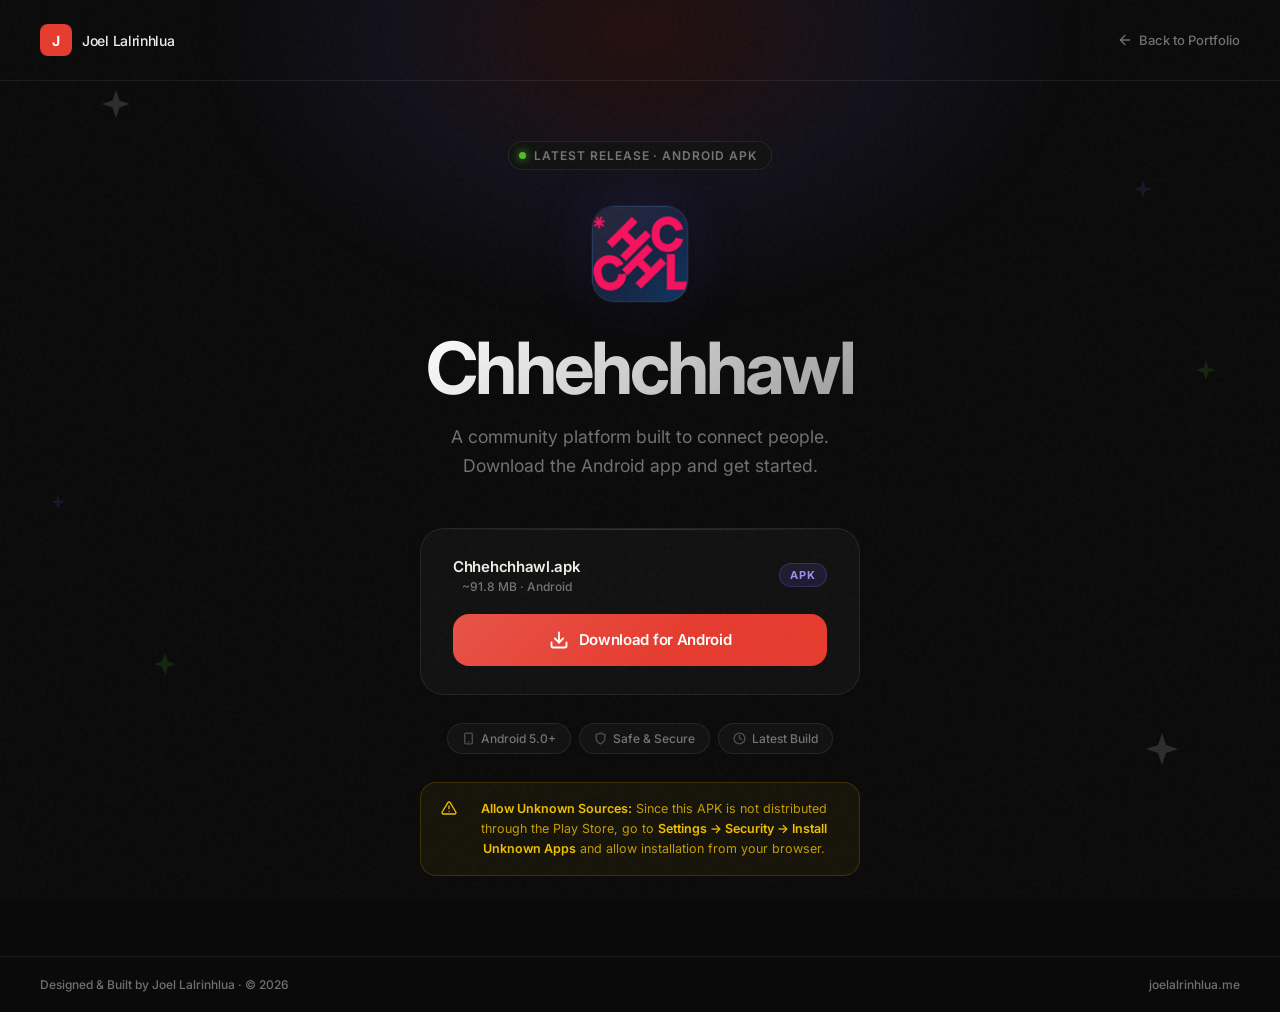
==== commit 5fb17707: "Show logo in download hero, add live activity feed to stats dashboard, and introduce site tracker sc" ====
--- a/download-chhehchhawl/index.html
+++ b/download-chhehchhawl/index.html
@@ -209,6 +209,15 @@
     .hero__icon svg {
       position: relative;
       z-index: 1
+    }
+
+    .hero__icon img {
+      position: relative;
+      z-index: 1;
+      width: 100%;
+      height: 100%;
+      object-fit: cover;
+      display: block
     }
 
     .hero__title {
@@ -591,12 +600,7 @@
     <main class="hero">
       <div class="hero__badge"><span class="hero__badge-dot"></span>Latest Release · Android APK</div>
       <div class="hero__icon" aria-hidden="true">
-        <svg width="48" height="48" viewBox="0 0 24 24" fill="none" stroke="rgba(255,255,255,0.9)" stroke-width="1.5"
-          stroke-linecap="round" stroke-linejoin="round">
-          <path d="M12 2L2 7l10 5 10-5-10-5z" />
-          <path d="M2 17l10 5 10-5" />
-          <path d="M2 12l10 5 10-5" />
-        </svg>
+        <img src="chhehchhawl-logo.png" alt="Chhehchhawl Logo" />
       </div>
       <h1 class="hero__title"><span>Chhehchhawl</span></h1>
       <p class="hero__subtitle">A community platform built to connect people. Download the Android app and get started.
